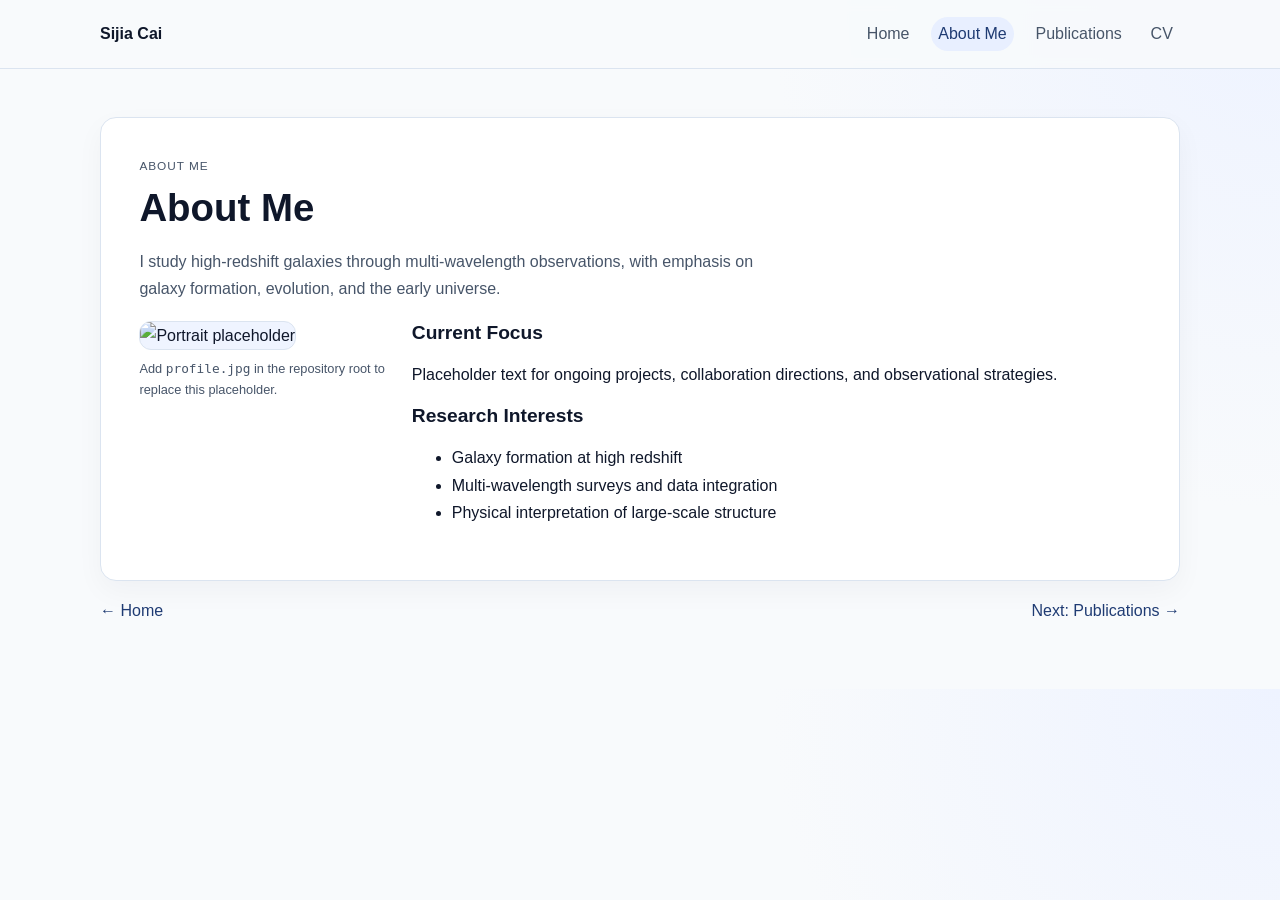
==== about/index.html @ d0ce12c5 "Switch section pages to clean directory URLs" ====
<!DOCTYPE html>
<html lang="en">
<head>
  <meta charset="UTF-8" />
  <meta name="viewport" content="width=device-width, initial-scale=1.0" />
  <title>About Me | Sijia Cai</title>
  <link rel="stylesheet" href="../styles.css" />
</head>
<body>
  <header class="site-header">
    <div class="container nav-wrap">
      <a class="site-title" href="/">Sijia Cai</a>
      <nav class="site-nav" aria-label="Main navigation">
        <a href="/">Home</a>
        <a class="active" href="/about/">About Me</a>
        <a href="/publications/">Publications</a>
        <a href="/cv/">CV</a>
      </nav>
    </div>
  </header>

  <main class="container page-shell">
    <article class="content-card">
      <p class="eyebrow">About Me</p>
      <h1>About Me</h1>
      <p class="lead">
        I study high-redshift galaxies through multi-wavelength observations, with emphasis on
        galaxy formation, evolution, and the early universe.
      </p>

      <div class="about-layout">
        <figure class="profile-frame">
          <img src="/profile.jpg" alt="Portrait placeholder" class="profile-image" />
          <figcaption>Add <code>profile.jpg</code> in the repository root to replace this placeholder.</figcaption>
        </figure>

        <section>
          <h2>Current Focus</h2>
          <p>
            Placeholder text for ongoing projects, collaboration directions, and observational
            strategies.
          </p>
          <h2>Research Interests</h2>
          <ul>
            <li>Galaxy formation at high redshift</li>
            <li>Multi-wavelength surveys and data integration</li>
            <li>Physical interpretation of large-scale structure</li>
          </ul>
        </section>
      </div>
    </article>

    <nav class="page-pagination" aria-label="Page navigation">
      <a href="/">← Home</a>
      <a href="/publications/">Next: Publications →</a>
    </nav>
  </main>
</body>
</html>
---- styles.css ----
:root {
  --bg: #f8fafc;
  --surface: #ffffff;
  --text: #0f172a;
  --muted: #475569;
  --line: #dbe4f0;
  --accent: #1f3b73;
  --accent-soft: #e8efff;
  --max-width: 1080px;
  --radius: 16px;
}

* {
  box-sizing: border-box;
}

body {
  margin: 0;
  font-family: "Inter", "Segoe UI", Roboto, Arial, sans-serif;
  color: var(--text);
  background: radial-gradient(circle at top right, #eef3ff 0%, var(--bg) 35%, var(--bg) 100%);
  line-height: 1.7;
}

a {
  color: var(--accent);
  text-underline-offset: 0.16em;
}

.container {
  width: min(calc(100% - 2.5rem), var(--max-width));
  margin: 0 auto;
}

.site-header {
  position: sticky;
  top: 0;
  z-index: 20;
  background: rgba(248, 250, 252, 0.9);
  border-bottom: 1px solid var(--line);
  backdrop-filter: blur(6px);
}

.nav-wrap {
  min-height: 4.25rem;
  display: flex;
  justify-content: space-between;
  align-items: center;
  gap: 1rem;
}

.site-title {
  text-decoration: none;
  color: var(--text);
  font-weight: 650;
}

.site-nav {
  display: flex;
  flex-wrap: wrap;
  gap: 0.9rem;
}

.site-nav a {
  text-decoration: none;
  color: var(--muted);
  padding: 0.2rem 0.45rem;
  border-radius: 999px;
}

.site-nav a.active,
.site-nav a:hover,
.site-nav a:focus-visible {
  color: var(--accent);
  background: var(--accent-soft);
}

.page-shell {
  padding: 3rem 0 4rem;
}

.hero-card,
.content-card {
  background: var(--surface);
  border: 1px solid var(--line);
  border-radius: var(--radius);
  padding: clamp(1.4rem, 2vw + 1rem, 2.4rem);
  box-shadow: 0 10px 28px rgba(15, 23, 42, 0.04);
}

.eyebrow {
  margin: 0;
  text-transform: uppercase;
  letter-spacing: 0.08em;
  color: var(--muted);
  font-size: 0.74rem;
}

h1,
h2 {
  line-height: 1.25;
}

h1 {
  margin: 0.45rem 0 0.9rem;
  font-size: clamp(1.9rem, 3vw, 2.6rem);
}

h2 {
  margin: 0 0 0.35rem;
  font-size: 1.2rem;
}

.lead,
.section-note {
  color: var(--muted);
  max-width: 70ch;
}

.cta-row {
  display: flex;
  flex-wrap: wrap;
  gap: 0.75rem;
  margin-top: 1.2rem;
}

.button {
  display: inline-block;
  border-radius: 10px;
  padding: 0.55rem 0.95rem;
  border: 1px solid transparent;
  text-decoration: none;
  background: var(--accent);
  color: #fff;
}

.button-soft {
  background: #fff;
  color: var(--accent);
  border-color: var(--line);
}

.card-grid {
  margin-top: 1.2rem;
  display: grid;
  grid-template-columns: repeat(2, minmax(0, 1fr));
  gap: 1rem;
}

.section-card {
  background: var(--surface);
  border: 1px solid var(--line);
  border-radius: 14px;
  padding: 1.05rem;
}

.section-card p {
  margin-top: 0;
  color: var(--muted);
}

.music-card,
.music-module {
  background: linear-gradient(140deg, #ffffff 0%, #f7f9fe 100%);
}

.music-link {
  color: #64748b;
  font-size: 0.95rem;
}

.about-layout {
  display: grid;
  grid-template-columns: 250px minmax(0, 1fr);
  gap: 1.4rem;
  margin-top: 1.2rem;
}

.profile-frame {
  margin: 0;
}

.profile-image {
  width: 100%;
  border-radius: 12px;
  border: 1px solid var(--line);
  aspect-ratio: 1 / 1;
  object-fit: cover;
  background: #eff4ff;
}

.profile-frame figcaption {
  margin-top: 0.45rem;
  color: var(--muted);
  font-size: 0.8rem;
}

.timeline {
  position: relative;
  margin-top: 1.6rem;
  display: grid;
  grid-template-columns: 90px minmax(0, 1fr);
  gap: 1rem 1.2rem;
}

.timeline::before {
  content: "";
  position: absolute;
  left: 105px;
  top: 0.1rem;
  bottom: 0.6rem;
  width: 2px;
  background: linear-gradient(180deg, #bfd0f7 0%, #d9e4fb 100%);
}

.timeline-year {
  font-weight: 650;
  color: var(--accent);
  padding-top: 0.3rem;
}

.timeline-card {
  position: relative;
  background: linear-gradient(180deg, #ffffff 0%, #fcfdff 100%);
  border: 1px solid var(--line);
  border-radius: 12px;
  padding: 0.9rem 1rem 0.95rem;
}

.timeline-icon {
  position: absolute;
  left: -1.55rem;
  top: 1.05rem;
  margin: 0;
  color: #7c9ce0;
  font-size: 1rem;
}

.meta {
  margin: 0 0 0.4rem;
  color: var(--muted);
  font-size: 0.95rem;
}

.cv-grid {
  display: grid;
  grid-template-columns: repeat(2, minmax(0, 1fr));
  gap: 1rem;
  margin-top: 1.2rem;
}

.cv-block {
  border: 1px solid var(--line);
  border-radius: 12px;
  padding: 1rem;
  background: #fff;
}

.contact-list p {
  margin: 0.35rem 0;
}

.page-pagination {
  margin-top: 1rem;
  display: flex;
  justify-content: space-between;
  gap: 1rem;
}

.page-pagination a {
  text-decoration: none;
  color: var(--accent);
}

@media (max-width: 860px) {
  .card-grid,
  .cv-grid {
    grid-template-columns: 1fr;
  }

  .about-layout {
    grid-template-columns: 1fr;
  }

  .timeline {
    grid-template-columns: 1fr;
  }

  .timeline::before,
  .timeline-icon {
    display: none;
  }

  .timeline-year {
    padding-top: 0;
    margin-top: 0.5rem;
  }
}

@media (max-width: 700px) {
  .nav-wrap {
    align-items: flex-start;
    padding: 0.65rem 0;
    flex-direction: column;
  }

  .page-shell {
    padding-top: 2.2rem;
  }
}
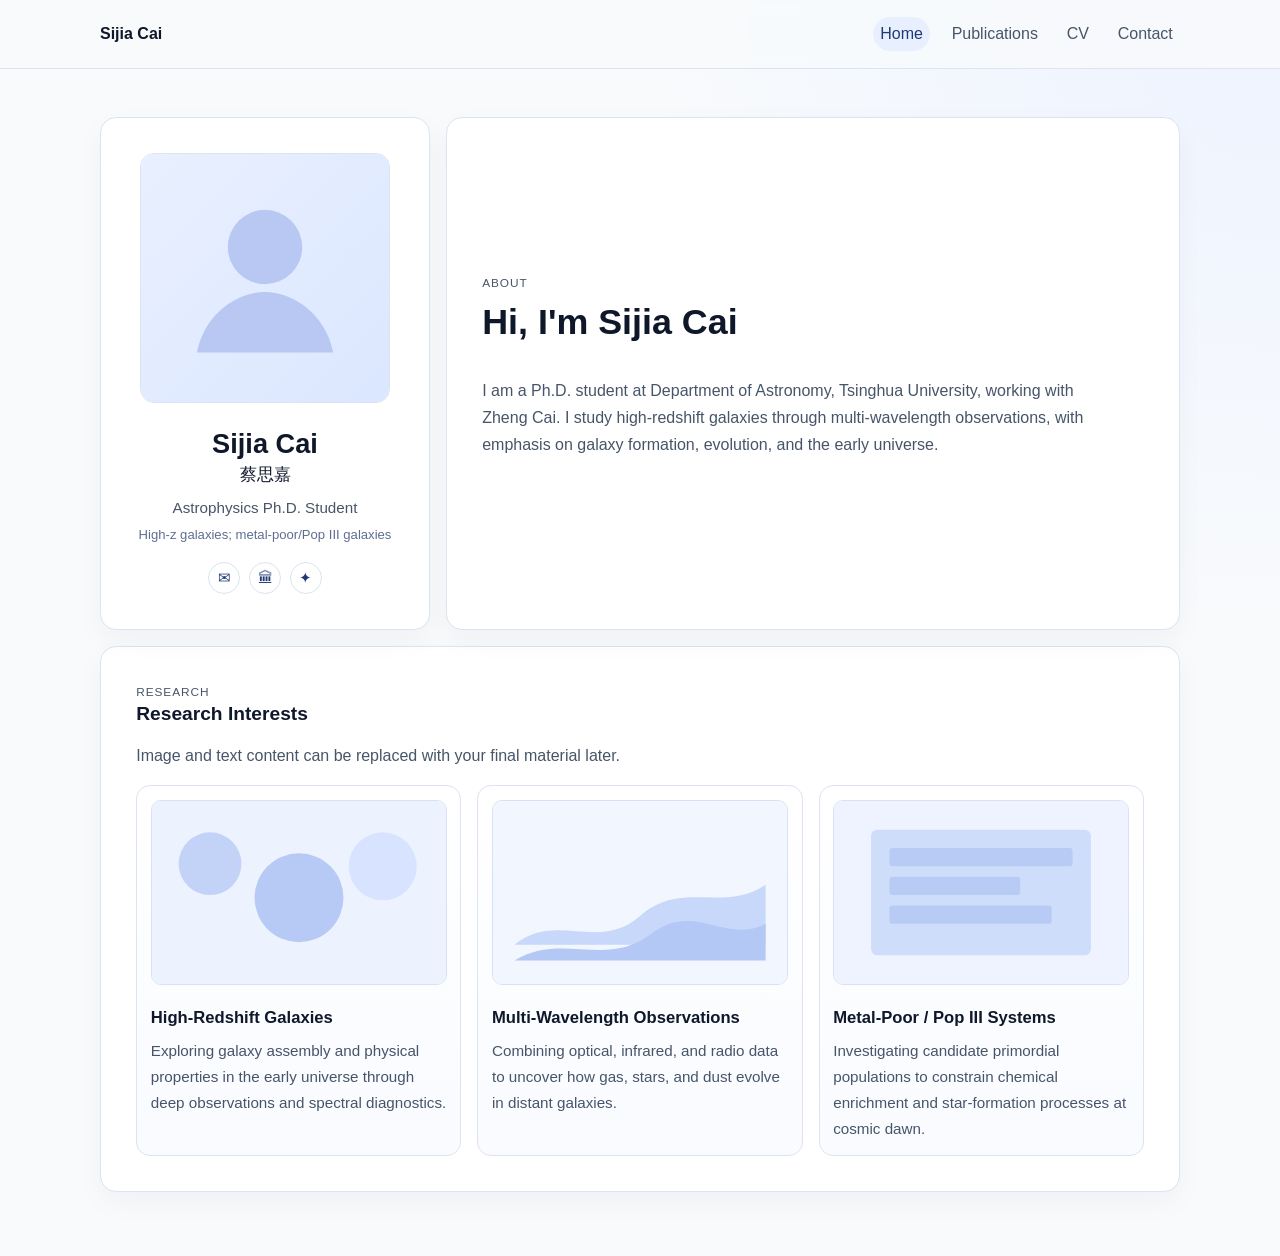
==== commit 5b07db5b: "Redesign home page and merge About content into Home" ====
--- a/about/index.html
+++ b/about/index.html
@@ -2,58 +2,18 @@
 <html lang="en">
 <head>
   <meta charset="UTF-8" />
+  <meta http-equiv="refresh" content="0; url=/" />
   <meta name="viewport" content="width=device-width, initial-scale=1.0" />
-  <title>About Me | Sijia Cai</title>
+  <title>About | Sijia Cai</title>
   <link rel="stylesheet" href="../styles.css" />
 </head>
 <body>
-  <header class="site-header">
-    <div class="container nav-wrap">
-      <a class="site-title" href="/">Sijia Cai</a>
-      <nav class="site-nav" aria-label="Main navigation">
-        <a href="/">Home</a>
-        <a class="active" href="/about/">About Me</a>
-        <a href="/publications/">Publications</a>
-        <a href="/cv/">CV</a>
-      </nav>
-    </div>
-  </header>
-
   <main class="container page-shell">
     <article class="content-card">
-      <p class="eyebrow">About Me</p>
-      <h1>About Me</h1>
-      <p class="lead">
-        I study high-redshift galaxies through multi-wavelength observations, with emphasis on
-        galaxy formation, evolution, and the early universe.
-      </p>
-
-      <div class="about-layout">
-        <figure class="profile-frame">
-          <img src="/profile.jpg" alt="Portrait placeholder" class="profile-image" />
-          <figcaption>Add <code>profile.jpg</code> in the repository root to replace this placeholder.</figcaption>
-        </figure>
-
-        <section>
-          <h2>Current Focus</h2>
-          <p>
-            Placeholder text for ongoing projects, collaboration directions, and observational
-            strategies.
-          </p>
-          <h2>Research Interests</h2>
-          <ul>
-            <li>Galaxy formation at high redshift</li>
-            <li>Multi-wavelength surveys and data integration</li>
-            <li>Physical interpretation of large-scale structure</li>
-          </ul>
-        </section>
-      </div>
+      <h1>About has moved</h1>
+      <p>The About content is now on the Home page.</p>
+      <p><a href="/">Go to Home →</a></p>
     </article>
-
-    <nav class="page-pagination" aria-label="Page navigation">
-      <a href="/">← Home</a>
-      <a href="/publications/">Next: Publications →</a>
-    </nav>
   </main>
 </body>
 </html>
--- a/styles.css
+++ b/styles.css
@@ -80,11 +80,13 @@
 }
 
 .hero-card,
-.content-card {
+.content-card,
+.profile-card,
+.intro-card {
   background: var(--surface);
   border: 1px solid var(--line);
   border-radius: var(--radius);
-  padding: clamp(1.4rem, 2vw + 1rem, 2.4rem);
+  padding: clamp(1.4rem, 2vw + 1rem, 2.2rem);
   box-shadow: 0 10px 28px rgba(15, 23, 42, 0.04);
 }
 
@@ -140,6 +142,121 @@
   border-color: var(--line);
 }
 
+.home-intro {
+  display: grid;
+  grid-template-columns: minmax(260px, 330px) minmax(0, 1fr);
+  gap: 1rem;
+  align-items: stretch;
+}
+
+.profile-card {
+  text-align: center;
+}
+
+.profile-image {
+  width: min(100%, 250px);
+  border-radius: 14px;
+  border: 1px solid var(--line);
+  aspect-ratio: 1 / 1;
+  object-fit: cover;
+  margin-bottom: 0.95rem;
+}
+
+.profile-name {
+  margin: 0;
+  font-size: clamp(1.7rem, 2vw, 2.1rem);
+}
+
+.profile-chinese,
+.profile-role,
+.profile-focus {
+  margin: 0;
+}
+
+.profile-chinese {
+  font-size: 1.06rem;
+}
+
+.profile-role {
+  margin-top: 0.35rem;
+  color: var(--muted);
+  font-size: 0.95rem;
+}
+
+.profile-focus {
+  margin-top: 0.2rem;
+  color: #5d6f90;
+  font-size: 0.82rem;
+}
+
+.mini-links {
+  margin-top: 0.95rem;
+  display: flex;
+  justify-content: center;
+  gap: 0.55rem;
+}
+
+.mini-links a {
+  width: 2rem;
+  height: 2rem;
+  display: inline-flex;
+  align-items: center;
+  justify-content: center;
+  border-radius: 999px;
+  border: 1px solid var(--line);
+  text-decoration: none;
+  background: #fff;
+  font-size: 0.95rem;
+}
+
+.intro-card {
+  display: flex;
+  flex-direction: column;
+  justify-content: center;
+}
+
+.intro-title {
+  font-size: clamp(1.8rem, 2.8vw, 2.55rem);
+  margin: 0.45rem 0 1rem;
+}
+
+.interests-shell {
+  margin-top: 1rem;
+}
+
+.interests-grid {
+  margin-top: 1rem;
+  display: grid;
+  grid-template-columns: repeat(3, minmax(0, 1fr));
+  gap: 1rem;
+}
+
+.interest-card {
+  background: linear-gradient(180deg, #ffffff 0%, #f9fbff 100%);
+  border: 1px solid var(--line);
+  border-radius: 14px;
+  padding: 0.85rem;
+}
+
+.interest-card img {
+  width: 100%;
+  border-radius: 10px;
+  border: 1px solid #d9e2f5;
+  aspect-ratio: 16 / 10;
+  object-fit: cover;
+}
+
+.interest-card h3 {
+  margin: 0.7rem 0 0.35rem;
+  font-size: 1.04rem;
+}
+
+.interest-card p {
+  margin: 0;
+  color: var(--muted);
+  font-size: 0.95rem;
+}
+
 .card-grid {
   margin-top: 1.2rem;
   display: grid;
@@ -157,6 +274,7 @@
 .section-card p {
   margin-top: 0;
   color: var(--muted);
+  font-size: 0.96rem;
 }
 
 .music-card,
@@ -178,15 +296,6 @@
 
 .profile-frame {
   margin: 0;
-}
-
-.profile-image {
-  width: 100%;
-  border-radius: 12px;
-  border: 1px solid var(--line);
-  aspect-ratio: 1 / 1;
-  object-fit: cover;
-  background: #eff4ff;
 }
 
 .profile-frame figcaption {
@@ -272,9 +381,24 @@
   color: var(--accent);
 }
 
+@media (max-width: 980px) {
+  .home-intro,
+  .interests-grid,
+  .cv-grid {
+    grid-template-columns: 1fr;
+  }
+
+  .profile-card {
+    text-align: left;
+  }
+
+  .mini-links {
+    justify-content: flex-start;
+  }
+}
+
 @media (max-width: 860px) {
-  .card-grid,
-  .cv-grid {
+  .card-grid {
     grid-template-columns: 1fr;
   }
 
